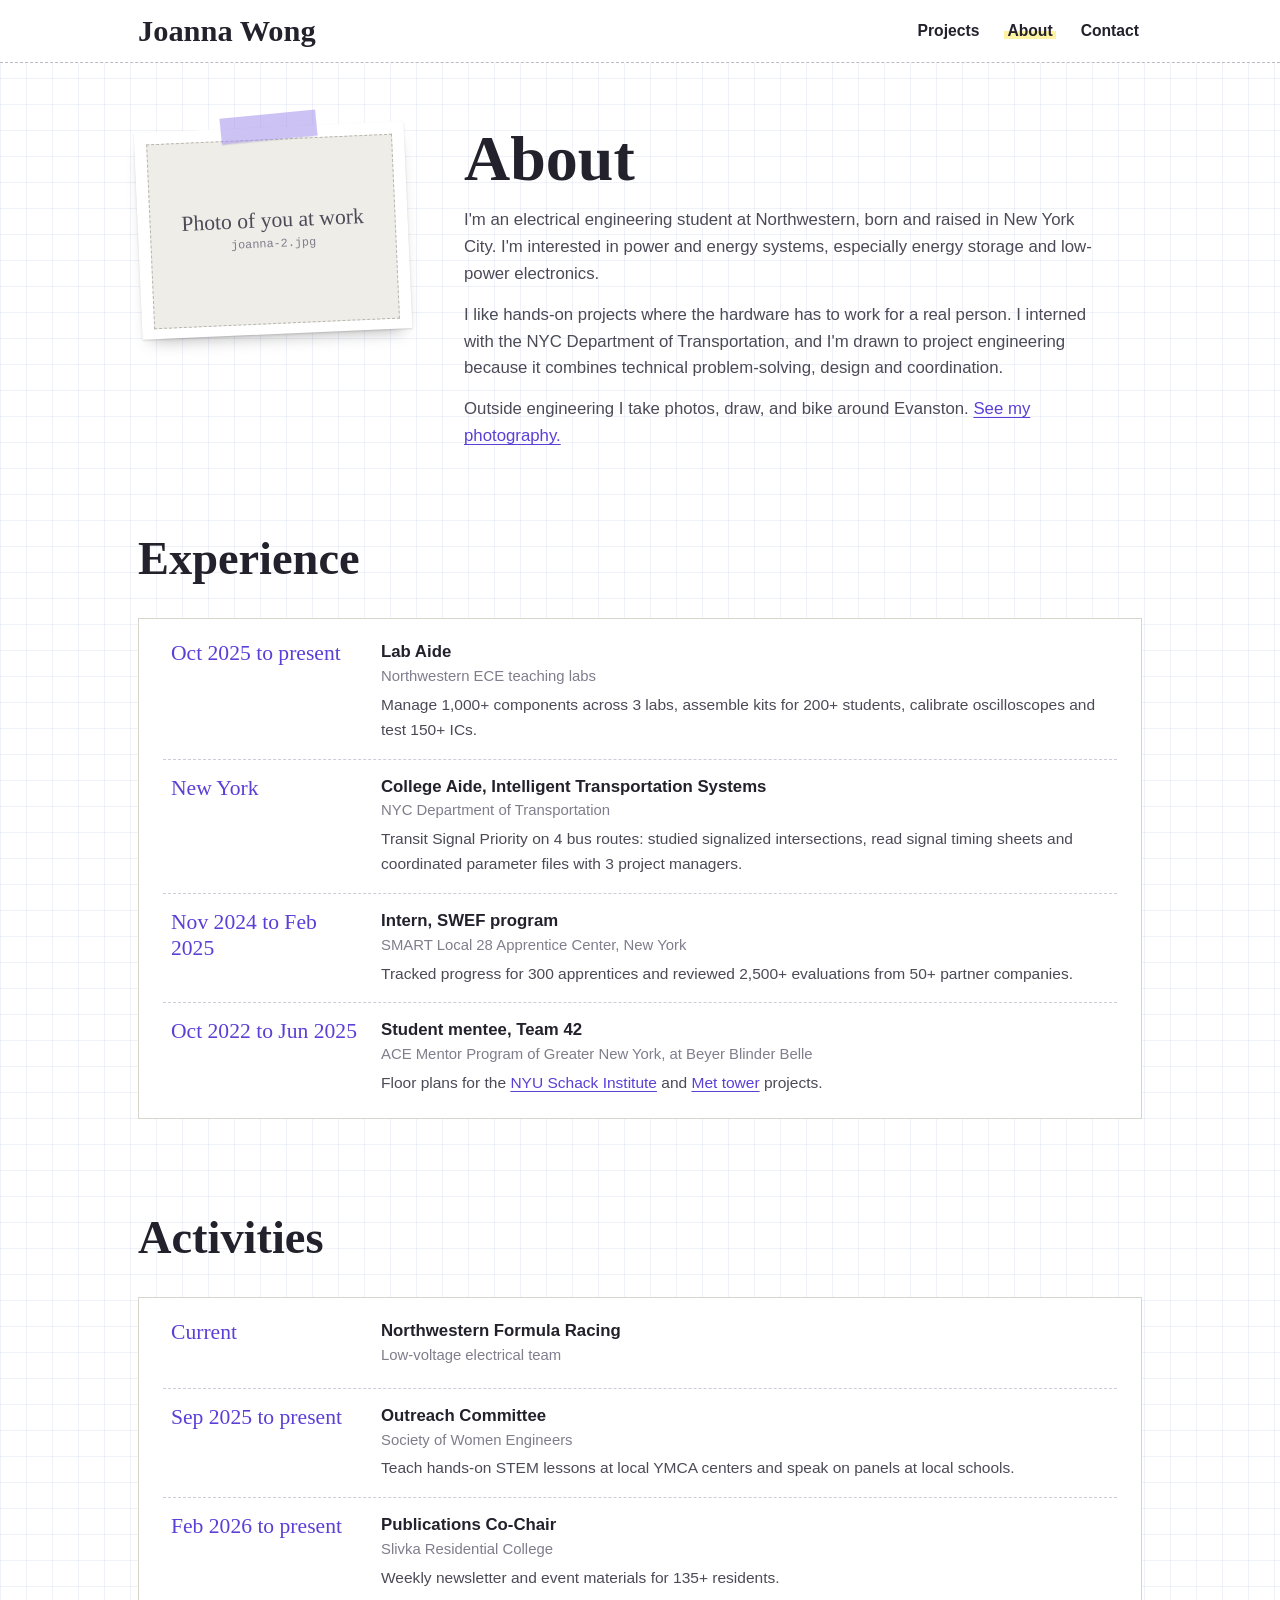
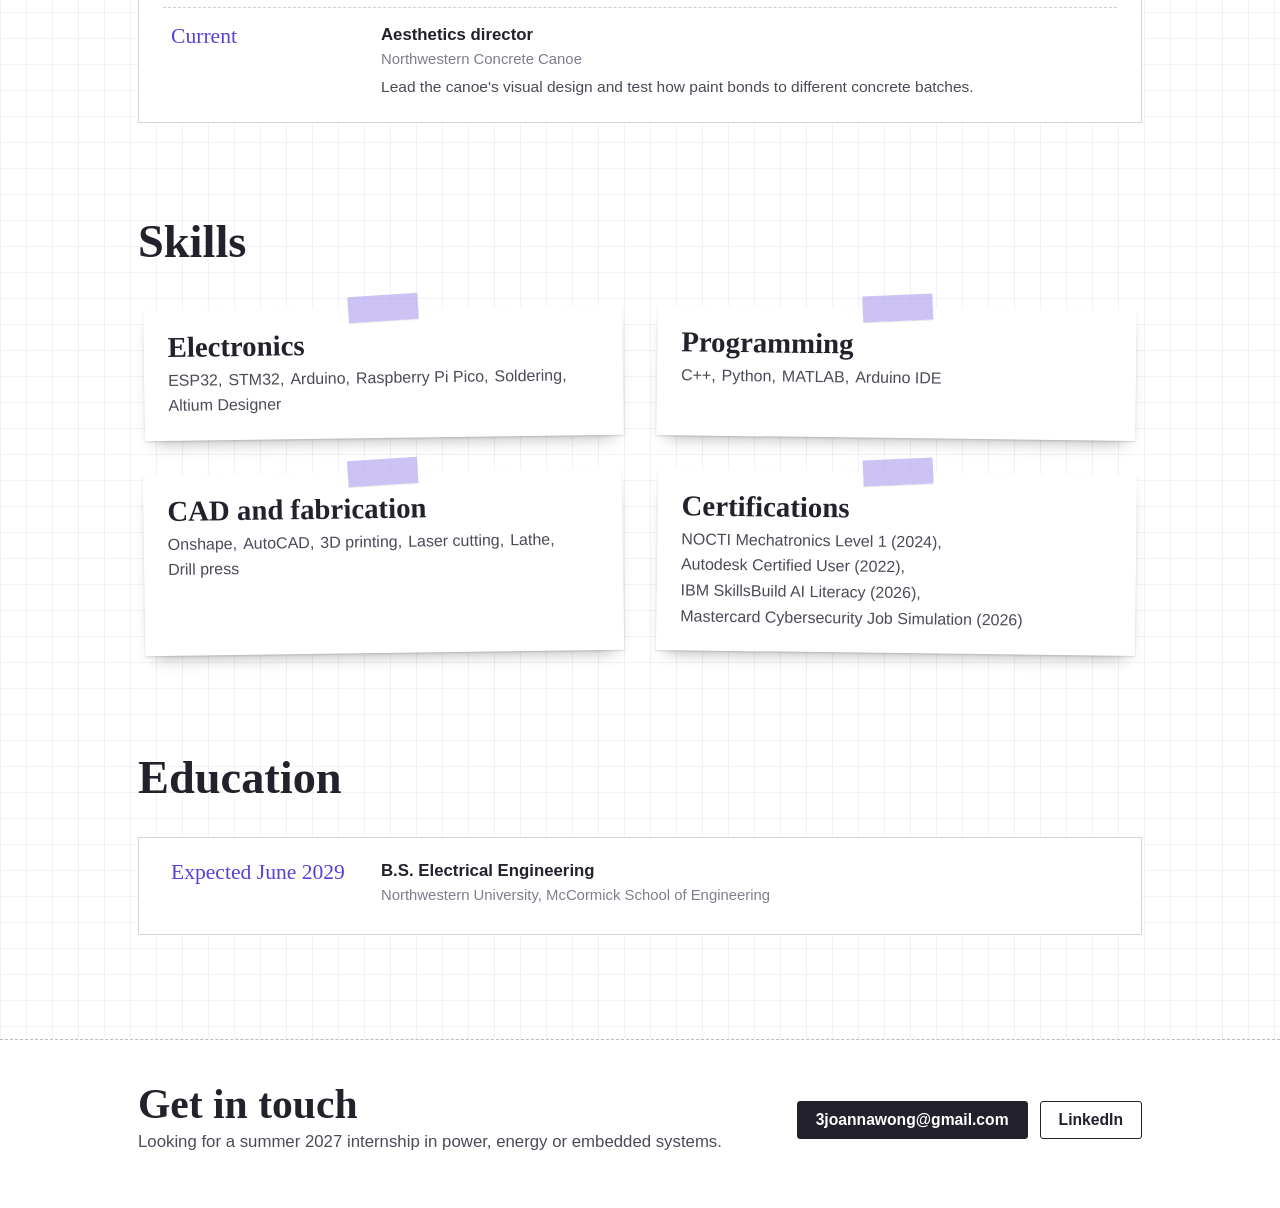
==== about.html @ 8d6e739d "Add files via upload" ====
<!DOCTYPE html>
<html lang="en"><head><meta charset="utf-8"><meta name="viewport" content="width=device-width, initial-scale=1">
<title>About | Joanna Wong</title><meta name="description" content="About Joanna Wong">
<link rel="stylesheet" href="style.css"></head>
<body>
<header class="top"><div class="wrap"><nav class="nav" aria-label="Main"><a class="brand" href="index.html">Joanna Wong</a><ul><li><a href="index.html#projects">Projects</a></li><li><a href="about.html" aria-current="page">About</a></li><li><a href="#contact">Contact</a></li><li class="cv" hidden><a href="resume.pdf">Resume</a></li></ul></nav></div></header>
<main class="wrap">
<div class="about-top"><figure class="ph polaroid"><div class="box"><span>Photo of you at work</span><small>joanna-2.jpg</small><img src="images/joanna-2.jpg" alt="Photo of you at work" loading="lazy" onerror="this.remove()"></div></figure>
<div><h1>About</h1>
<p>I'm an electrical engineering student at Northwestern, born and raised in New York City. I'm interested in power and energy systems, especially energy storage and low-power electronics.</p>
<p>I like hands-on projects where the hardware has to work for a real person. I interned with the NYC Department of Transportation, and I'm drawn to project engineering because it combines technical problem-solving, design and coordination.</p>
<p>Outside engineering I take photos, draw, and bike around Evanston. <a href="https://sites.google.com/view/joannawongportfolio/photos">See my photography.</a></p></div></div>
<section><div class="sec-head"><h2>Experience</h2></div><div class="rows">
<div class="rowi"><span class="when">Oct 2025 to present</span><div><h3>Lab Aide</h3><span class="org">Northwestern ECE teaching labs</span><p>Manage 1,000+ components across 3 labs, assemble kits for 200+ students, calibrate oscilloscopes and test 150+ ICs.</p></div></div>
<div class="rowi"><span class="when">New York</span><div><h3>College Aide, Intelligent Transportation Systems</h3><span class="org">NYC Department of Transportation</span><p>Transit Signal Priority on 4 bus routes: studied signalized intersections, read signal timing sheets and coordinated parameter files with 3 project managers.</p></div></div>
<div class="rowi"><span class="when">Nov 2024 to Feb 2025</span><div><h3>Intern, SWEF program</h3><span class="org">SMART Local 28 Apprentice Center, New York</span><p>Tracked progress for 300 apprentices and reviewed 2,500+ evaluations from 50+ partner companies.</p></div></div>
<div class="rowi"><span class="when">Oct 2022 to Jun 2025</span><div><h3>Student mentee, Team 42</h3><span class="org">ACE Mentor Program of Greater New York, at Beyer Blinder Belle</span><p>Floor plans for the <a href="schack.html">NYU Schack Institute</a> and <a href="met.html">Met tower</a> projects.</p></div></div>
</div></section>
<section><div class="sec-head"><h2>Activities</h2></div><div class="rows">
<div class="rowi"><span class="when">Current</span><div><h3>Northwestern Formula Racing</h3><span class="org">Low-voltage electrical team</span></div></div>
<div class="rowi"><span class="when">Sep 2025 to present</span><div><h3>Outreach Committee</h3><span class="org">Society of Women Engineers</span><p>Teach hands-on STEM lessons at local YMCA centers and speak on panels at local schools.</p></div></div>
<div class="rowi"><span class="when">Feb 2026 to present</span><div><h3>Publications Co-Chair</h3><span class="org">Slivka Residential College</span><p>Weekly newsletter and event materials for 135+ residents.</p></div></div>
<div class="rowi"><span class="when">Current</span><div><h3>Aesthetics director</h3><span class="org">Northwestern Concrete Canoe</span><p>Lead the canoe's visual design and test how paint bonds to different concrete batches.</p></div></div>
</div></section>
<section><div class="sec-head"><h2>Skills</h2></div><div class="skills">
<div><h3>Electronics</h3><ul class="tags"><li>ESP32</li><li>STM32</li><li>Arduino</li><li>Raspberry Pi Pico</li><li>Soldering</li><li>Altium Designer</li></ul></div>
<div><h3>Programming</h3><ul class="tags"><li>C++</li><li>Python</li><li>MATLAB</li><li>Arduino IDE</li></ul></div>
<div><h3>CAD and fabrication</h3><ul class="tags"><li>Onshape</li><li>AutoCAD</li><li>3D printing</li><li>Laser cutting</li><li>Lathe</li><li>Drill press</li></ul></div>
<div><h3>Certifications</h3><ul class="tags"><li>NOCTI Mechatronics Level 1 (2024)</li><li>Autodesk Certified User (2022)</li><li>IBM SkillsBuild AI Literacy (2026)</li><li>Mastercard Cybersecurity Job Simulation (2026)</li></ul></div>
</div></section>
<section><div class="sec-head"><h2>Education</h2></div><div class="rows"><div class="rowi"><span class="when">Expected June 2029</span><div><h3>B.S. Electrical Engineering</h3><span class="org">Northwestern University, McCormick School of Engineering</span></div></div></div></section>
</main>
<footer id="contact"><div class="wrap"><div><h2>Get in touch</h2><p>Looking for a summer 2027 internship in power, energy or embedded systems.</p></div>
<div class="actions"><a class="btn primary" href="mailto:3joannawong@gmail.com">3joannawong@gmail.com</a><a class="btn" href="https://www.linkedin.com/in/joanna--wong">LinkedIn</a></div></div></footer>
<script src="site.js"></script>
</body></html>
---- style.css ----
@font-face{font-family:"Caveat";font-weight:500;font-display:swap;src:url("fonts/caveat-latin-500-normal.woff2") format("woff2")}
@font-face{font-family:"Caveat";font-weight:700;font-display:swap;src:url("fonts/caveat-latin-700-normal.woff2") format("woff2")}
@font-face{font-family:"Karla";font-weight:400;font-display:swap;src:url("fonts/karla-latin-400-normal.woff2") format("woff2")}
@font-face{font-family:"Karla";font-weight:500;font-display:swap;src:url("fonts/karla-latin-500-normal.woff2") format("woff2")}
@font-face{font-family:"Karla";font-weight:700;font-display:swap;src:url("fonts/karla-latin-700-normal.woff2") format("woff2")}
:root{--ink:#23212b;--soft:#4c4a57;--muted:#807d8c;--pen:#5b3fd6;--tape:rgba(165,145,235,.55);--hl:#fff3a3;--note1:#fff6b8;--note2:#e9e2ff;--note3:#dff3e4;--rule:#d8d5cc;
--hand:"Caveat","Segoe Print","Bradley Hand",cursive;--font:"Karla",Helvetica,Arial,sans-serif;
--shadow:0 1px 2px rgba(0,0,0,.14),0 10px 18px -10px rgba(0,0,0,.35)}
*{box-sizing:border-box}
[hidden]{display:none!important}
html{scroll-behavior:smooth}
body{margin:0;color:var(--ink);font-family:var(--font);font-size:1.05rem;line-height:1.6;overflow-x:clip;background:#fff;
background-image:linear-gradient(rgba(80,105,190,.085) 1px,transparent 1px),linear-gradient(90deg,rgba(80,105,190,.085) 1px,transparent 1px);background-size:26px 26px}
.wrap{max-width:1060px;margin:0 auto;padding:0 28px}
a{color:var(--pen);text-underline-offset:3px}
:focus-visible{outline:2px solid var(--pen);outline-offset:4px}
img{max-width:100%;display:block}
h1,h2,h3{margin:0;font-family:var(--hand);font-weight:700;line-height:1}
p{margin:0 0 14px}
/* nav */
.top{position:sticky;top:0;z-index:10;background:#fff;border-bottom:1.5px dashed #bdb9c9}
.nav{display:flex;justify-content:space-between;align-items:center;height:62px}
.brand{font-family:var(--hand);font-weight:700;font-size:1.9rem;color:var(--ink);text-decoration:none}
.nav ul{display:flex;gap:22px;list-style:none;margin:0;padding:0}
.nav ul a{color:var(--ink);text-decoration:none;font-weight:700;font-size:.98rem;padding:0 3px;background:linear-gradient(transparent 58%,transparent 58%)}
.nav ul a:hover,.nav ul a[aria-current]{background:linear-gradient(transparent 55%,var(--hl) 55%)}
/* buttons as paper labels */
.btn{display:inline-block;padding:9px 18px;border:1.5px solid var(--ink);border-radius:3px;background:#fff;color:var(--ink);font:700 .98rem var(--font);text-decoration:none;cursor:pointer;transition:transform .15s,background .15s}
.btn:hover{background:var(--hl);transform:rotate(-1.5deg) translateY(-2px)}
.btn.primary{background:var(--ink);color:#fff}.btn.primary:hover{background:var(--pen);border-color:var(--pen)}
.actions{display:flex;flex-wrap:wrap;gap:12px}
/* photo slots */
.ph{margin:0;position:relative}
.ph .box{position:relative;aspect-ratio:4/3;background:#eeede8;border:1.5px dashed #b9b6ad;display:flex;flex-direction:column;align-items:center;justify-content:center;text-align:center;padding:12px;gap:2px;overflow:hidden}
.ph .box span{font-family:var(--hand);font-size:1.35rem;color:var(--soft);line-height:1.1}
.ph .box small{font-size:.74rem;color:var(--muted);font-family:Menlo,Consolas,monospace;overflow-wrap:anywhere}
.ph .box img{position:absolute;inset:0;width:100%;height:100%;object-fit:cover}
.ph:has(img) .box{border-color:transparent}
.ph figcaption{font-family:var(--hand);font-size:1.3rem;color:var(--ink);text-align:center;padding-top:8px;line-height:1.1}
/* cover */
.cover{display:grid;grid-template-columns:1fr 250px;gap:64px;align-items:center;padding:72px 0 64px}
.cover h1{font-size:clamp(4rem,10vw,7rem);line-height:.85;display:inline-block;padding-bottom:18px;background:url("data:image/svg+xml,%3Csvg xmlns='http://www.w3.org/2000/svg' viewBox='0 0 300 14' preserveAspectRatio='none'%3E%3Cpath d='M3 9C40 2 70 12 110 6s70-4 100 1 60 2 87-3' fill='none' stroke='%235b3fd6' stroke-width='3' stroke-linecap='round'/%3E%3C/svg%3E") left bottom/100% 14px no-repeat}
.cover .line{font-weight:700;font-size:1.15rem;margin:18px 0 14px}
.cover p.bio{color:var(--soft);max-width:34em;margin-bottom:26px}
.cover .ph{background:#fff;padding:12px 12px 10px;box-shadow:var(--shadow);transform:rotate(3deg)}
.cover .ph .box{aspect-ratio:1}
.cover .ph::after{content:"hi, I'm Joanna";display:block;font-family:var(--hand);font-size:1.5rem;text-align:center;padding-top:8px}
.cover .ph::before,.card::before,.polaroid::before,.pop::before,.skills div::before{content:"";position:absolute;z-index:2;top:-13px;left:50%;width:96px;height:26px;margin-left:-48px;background:var(--tape);transform:rotate(-3deg);box-shadow:0 1px 1px rgba(0,0,0,.08)}
/* sections */
section{padding:48px 0}
.sec-head{display:flex;justify-content:space-between;align-items:end;flex-wrap:wrap;gap:16px;margin-bottom:36px}
h2{font-size:2.9rem}
.chips{display:flex;flex-wrap:wrap;gap:4px}
.chip{font-family:var(--hand);font-size:1.45rem;font-weight:500;line-height:1;cursor:pointer;padding:8px 20px 10px;border:0;background:none;color:var(--soft)}
.chip:hover{color:var(--pen)}
.chip[aria-pressed=true]{color:var(--ink);font-weight:700;background:url("data:image/svg+xml,%3Csvg xmlns='http://www.w3.org/2000/svg' viewBox='0 0 120 44' preserveAspectRatio='none'%3E%3Cpath d='M10 25C6 10 40 4 70 5s46 7 44 19-30 16-58 15S10 36 9 23c0-7 9-13 24-16' fill='none' stroke='%235b3fd6' stroke-width='1.6' stroke-linecap='round' vector-effect='non-scaling-stroke'/%3E%3C/svg%3E") center/100% 100% no-repeat}
/* project cards = taped photos */
.grid{display:grid;grid-template-columns:repeat(3,1fr);gap:40px 34px;padding:6px}
.card{position:relative;display:flex;flex-direction:column;background:#fff;color:var(--ink);text-decoration:none;padding:12px 12px 16px;box-shadow:var(--shadow);cursor:pointer;transition:transform .22s cubic-bezier(.2,.8,.3,1.2),box-shadow .22s}
.card:nth-child(1){transform:rotate(-1.1deg)}.card:nth-child(2){transform:rotate(1.4deg)}.card:nth-child(3){transform:rotate(.9deg)}.card:nth-child(4){transform:rotate(-1.5deg)}.card:nth-child(5){transform:rotate(1.1deg)}
.card:nth-child(2)::before{transform:rotate(4deg);background:rgba(255,222,120,.7)}.card:nth-child(4)::before{transform:rotate(2deg);left:30%}.card:nth-child(5)::before{background:rgba(150,210,170,.6);left:64%}
.card:hover,.card:focus-visible{transform:rotate(0) translateY(-10px) scale(1.03);box-shadow:0 2px 3px rgba(0,0,0,.14),0 26px 34px -14px rgba(0,0,0,.42);z-index:3}
.card.lead{grid-column:span 2}
.card.lead .ph .box{aspect-ratio:16/8.4}
.card .in{padding:12px 6px 0}
.card .cat{font-size:.82rem;font-weight:700;color:var(--pen)}
.card h3{font-size:2.1rem;margin:2px 0 6px}
.card p{color:var(--soft);font-size:.98rem;margin:0 0 8px}
.tags{display:flex;flex-wrap:wrap;gap:0 6px;list-style:none;margin:0;padding:0;font-size:.9rem;color:var(--muted);font-weight:500}
.tags li:not(:last-child)::after{content:","}
/* pop-out */
dialog{border:0;padding:0;overflow:visible;width:min(700px,calc(100vw - 32px));color:var(--ink);background:none}
dialog::backdrop{background:rgba(35,33,43,.5)}
dialog[open]{animation:pop .26s cubic-bezier(.2,.9,.3,1.3)}
@keyframes pop{from{opacity:0;transform:scale(.9) rotate(-3deg)}to{opacity:1;transform:none}}
.pop{position:relative;background:#fff;padding:22px 26px 26px;box-shadow:0 30px 70px rgba(0,0,0,.45);max-height:calc(100vh - 48px);overflow:auto;transform:rotate(-.5deg)}
.pop::before{position:sticky;display:block;top:0;margin:-34px auto 8px;left:auto;width:120px}
.pop .ph .box{aspect-ratio:16/8}
.pop h3{font-size:2.6rem;margin:16px 0 2px}
.pop .meta{color:var(--muted);font-size:.92rem;margin-bottom:12px}
.pop dl{margin:0 0 14px;display:grid;gap:10px}
.pop dt{font-family:var(--hand);font-weight:700;font-size:1.4rem;color:var(--pen);line-height:1.1}
.pop dd{margin:0;color:var(--soft)}
.x{position:absolute;top:-14px;right:-14px;z-index:4;width:40px;height:40px;border-radius:50%;border:1.5px solid var(--ink);background:#fff;font-size:1.3rem;line-height:1;cursor:pointer;color:var(--ink)}
.x:hover{background:var(--hl)}
dialog.light{width:min(980px,calc(100vw - 40px));background:#fff;padding:12px 12px 4px;box-shadow:0 30px 70px rgba(0,0,0,.45)}
dialog.light img{width:100%;max-height:78vh;object-fit:contain;background:#111}
dialog.light p{margin:0;padding:8px;font-family:var(--hand);font-size:1.4rem;text-align:center}
/* project page */
.back{display:inline-block;margin:36px 0 10px;font-weight:700;font-size:.95rem}
.phead h1{font-size:clamp(3.2rem,8vw,5.2rem)}
.phead .obj{font-size:1.12rem;color:var(--soft);max-width:42em;margin:14px 0 26px}
.facts{display:grid;grid-template-columns:repeat(3,1fr);gap:22px;margin:0 0 44px}
.facts div{padding:16px 18px 20px;box-shadow:0 8px 12px -8px rgba(0,0,0,.35)}
.facts div:nth-child(1){background:var(--note1);transform:rotate(-1.3deg)}.facts div:nth-child(2){background:var(--note2);transform:rotate(.9deg)}.facts div:nth-child(3){background:var(--note3);transform:rotate(-.6deg)}
.facts dt{font-family:var(--hand);font-weight:700;font-size:1.45rem;line-height:1.1}
.facts dd{margin:4px 0 0;font-size:.97rem}
.polaroid{background:#fff;padding:12px 12px 10px;box-shadow:var(--shadow);transition:transform .2s}
.hero-ph{transform:rotate(-.5deg)}.hero-ph .box{aspect-ratio:16/8}
.two{display:grid;grid-template-columns:1fr 1fr;gap:34px;margin:40px 0 0}
.two .polaroid:nth-child(1){transform:rotate(1.2deg)}.two .polaroid:nth-child(2){transform:rotate(-1.4deg)}
.two .polaroid:nth-child(2)::before{background:rgba(255,222,120,.7);transform:rotate(3deg)}
.zoom:has(img){cursor:zoom-in}.zoom:has(img):hover{transform:rotate(0) scale(1.015)}
.cols{display:grid;grid-template-columns:1fr 1fr;gap:34px;margin-top:56px}
.panel{background:#fff;padding:24px 28px}
.panel.wide{grid-column:1/-1;border:1px solid var(--rule);border-left:3px solid #f0a0a8;background-image:linear-gradient(transparent 31px,#e9eef8 31px);background-size:100% 32px;line-height:32px;padding-top:14px}
.panel.wide li{margin:0 0 0}
.panel h2{font-size:2.2rem;margin-bottom:10px}
.panel.wide h2{line-height:32px;margin-bottom:0}
.panel ul{margin:0;padding-left:1.15em}.panel li{margin-bottom:8px;color:var(--soft)}
.panel li b{color:var(--ink)}
.panel p{margin:0}
.panel.res{background:var(--note1);transform:rotate(-.8deg);box-shadow:0 10px 14px -10px rgba(0,0,0,.4)}
.panel.res li{color:var(--ink)}
.panel:not(.wide):not(.res){border:1px solid var(--rule);transform:rotate(.6deg);box-shadow:var(--shadow)}
.panel ul.tags{padding:0;font-size:1rem}.panel ul.tags li{margin:0}
.pager{display:flex;justify-content:space-between;gap:16px;margin-top:56px}
.pager a{border:1.5px solid var(--ink);border-radius:3px;background:#fff;padding:10px 18px;text-decoration:none;font-weight:700;color:var(--ink);transition:transform .15s,background .15s}
.pager a:hover{background:var(--hl);transform:rotate(-1deg)}
.pager span{display:block;font-family:var(--hand);font-size:1.2rem;color:var(--pen);line-height:1}
/* about */
.about-top{display:grid;grid-template-columns:270px 1fr;gap:56px;align-items:start;padding:64px 0 24px}
.about-top .polaroid{transform:rotate(-2.5deg)}
.about-top h1{font-size:4rem;margin-bottom:16px}
.about-top p{color:var(--soft);max-width:38em}
.rows{display:grid;background:#fff;border:1px solid var(--rule);padding:6px 24px}
.rowi{display:grid;grid-template-columns:190px 1fr;gap:20px;padding:16px 8px;border-bottom:1.5px dashed #cfccd8;transition:background .15s}
.rowi:last-child{border-bottom:0}
.rowi:hover{background:#fffbdc}
.rowi .when{font-family:var(--hand);font-size:1.35rem;color:var(--pen);line-height:1.2}
.rowi h3{font-family:var(--font);font-size:1.05rem;font-weight:700;line-height:1.3}
.rowi .org{color:var(--muted);font-size:.93rem;display:block;margin:2px 0 4px}
.rowi p{margin:0;color:var(--soft);font-size:.97rem}
.skills{display:grid;grid-template-columns:repeat(2,1fr);gap:34px;padding:6px}
.skills div{position:relative;background:#fff;padding:22px 24px;box-shadow:var(--shadow)}
.skills div:nth-child(odd){transform:rotate(-.8deg)}.skills div:nth-child(even){transform:rotate(.7deg)}
.skills div::before{width:70px;margin-left:-35px}
.skills h3{font-size:1.8rem;margin-bottom:6px}
.skills .tags{font-size:1rem;color:var(--soft)}
/* footer */
footer{margin-top:56px;background:#fff;border-top:1.5px dashed #bdb9c9}
footer .wrap{padding-top:44px;padding-bottom:52px;display:flex;justify-content:space-between;align-items:center;flex-wrap:wrap;gap:24px}
footer h2{font-size:2.6rem}footer p{color:var(--soft);margin:4px 0 0}
@media(max-width:860px){.cover{grid-template-columns:1fr;padding:44px 0;gap:36px}.cover .ph{max-width:210px;order:-1}.grid{grid-template-columns:1fr}.card.lead{grid-column:auto}.card.lead .ph .box{aspect-ratio:4/3}
.facts,.two,.cols,.skills,.about-top{grid-template-columns:1fr}.about-top .polaroid{max-width:240px}.rowi{grid-template-columns:1fr;gap:2px}.nav ul{gap:14px}.wrap{padding:0 20px}.rows{padding:6px 12px}.x{right:-6px}}
@media(prefers-reduced-motion:reduce){html{scroll-behavior:auto}*{transition:none!important;animation:none!important}}
@media print{.top,footer .actions,.pager,.chips{display:none}.card,.panel,.rowi{break-inside:avoid}body{background:#fff}}
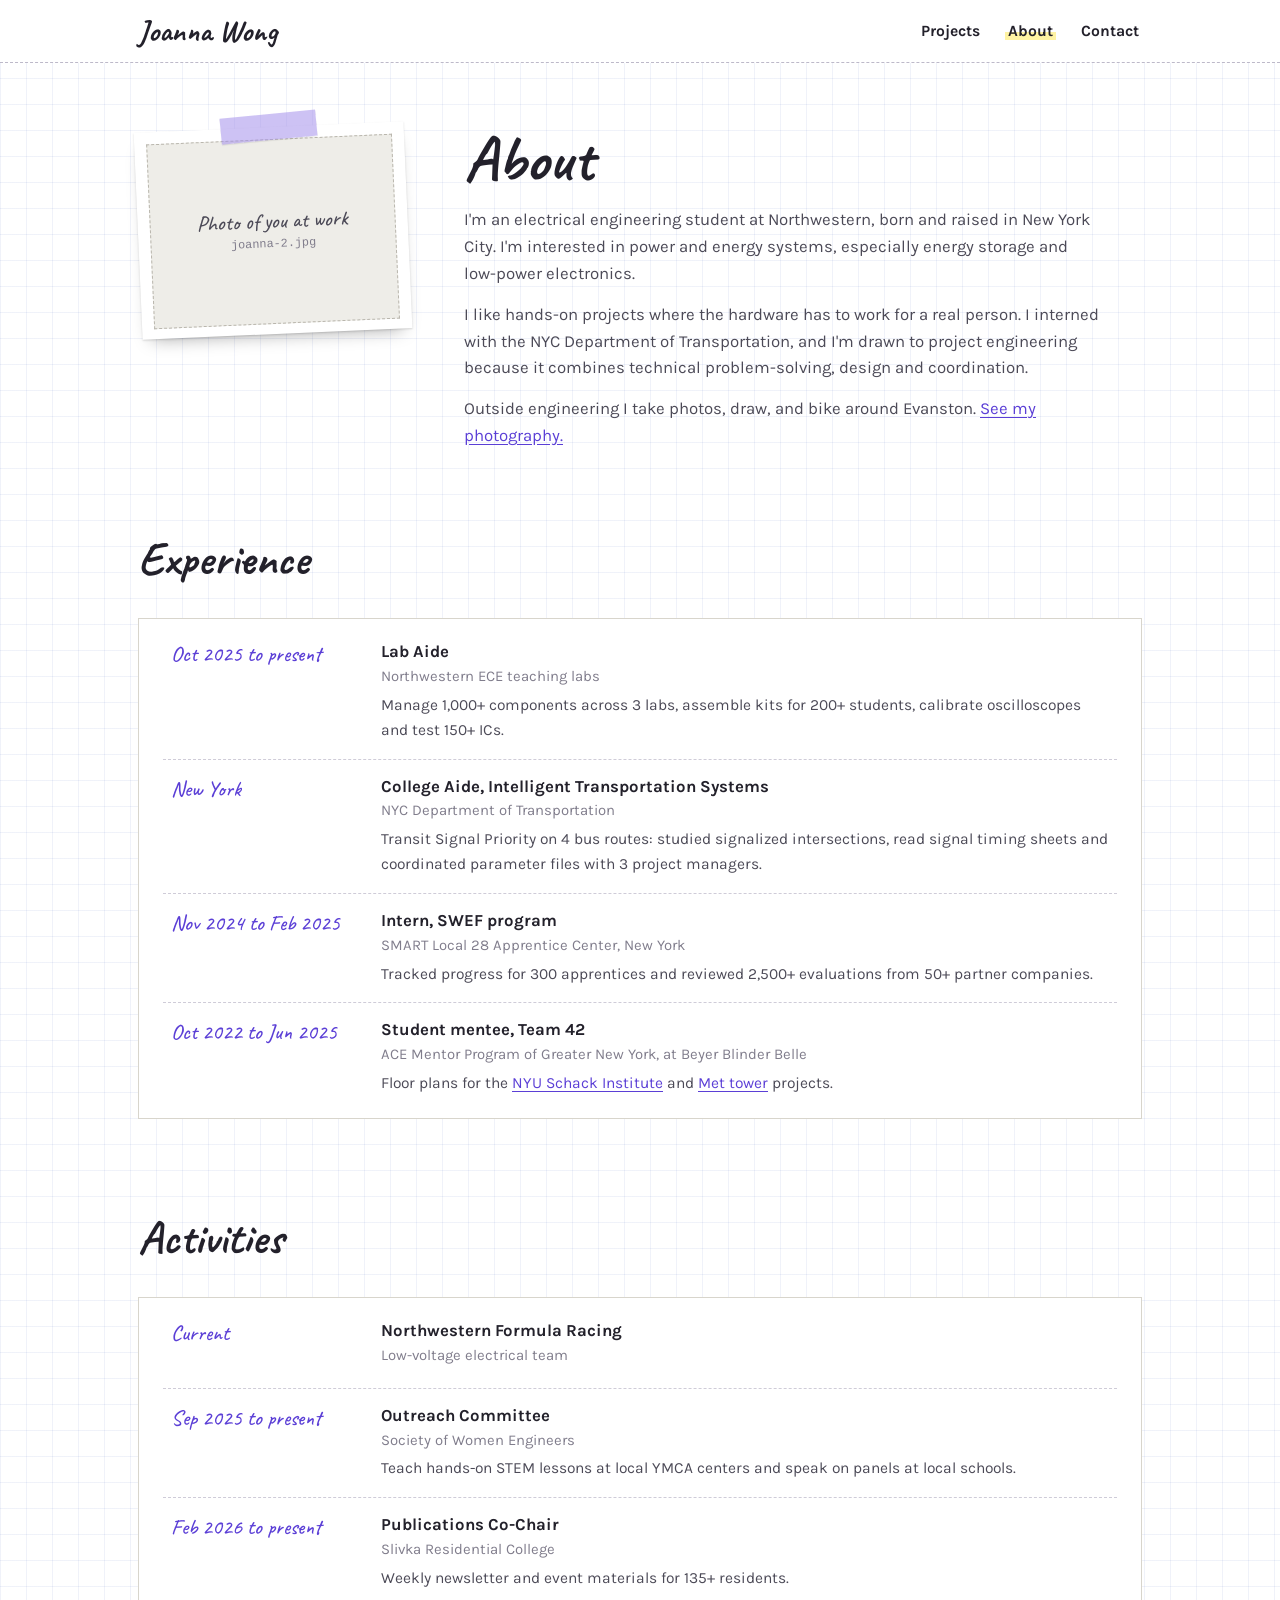
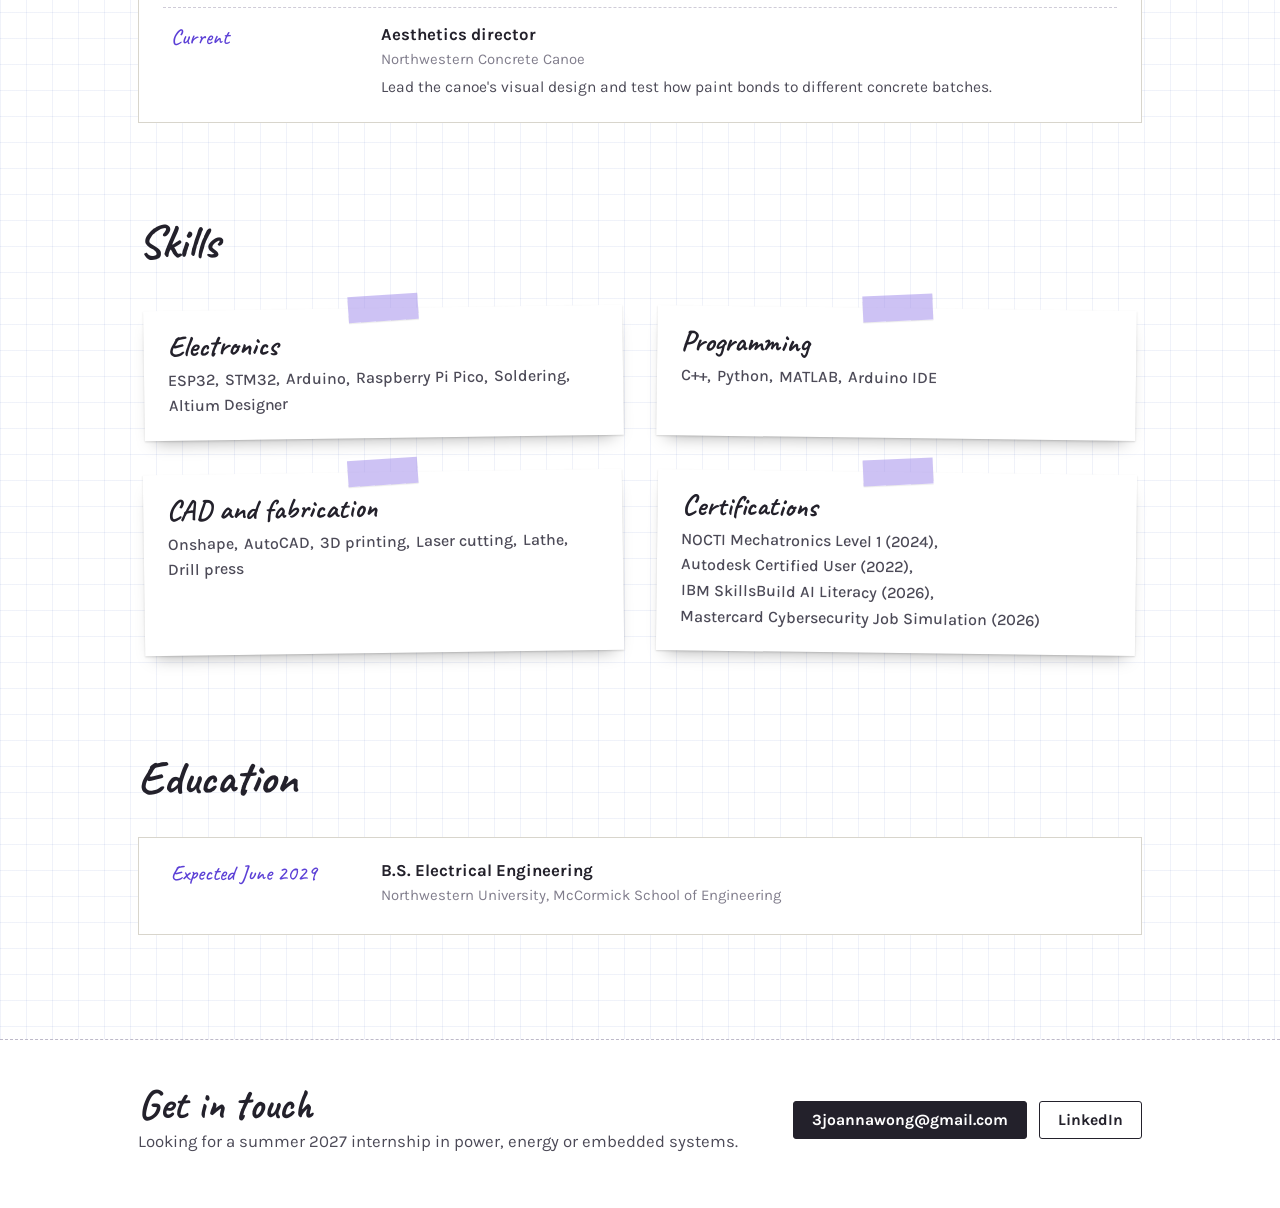
==== commit 7c27d28a: "Add files via upload" ====
--- a/about.html
+++ b/about.html
@@ -1,11 +1,11 @@
 <!DOCTYPE html>
 <html lang="en"><head><meta charset="utf-8"><meta name="viewport" content="width=device-width, initial-scale=1">
 <title>About | Joanna Wong</title><meta name="description" content="About Joanna Wong">
-<link rel="stylesheet" href="style.css"></head>
+<link rel="icon" type="image/png" href="favicon.png"><link rel="apple-touch-icon" href="favicon.png"><link rel="stylesheet" href="style.css"></head>
 <body>
 <header class="top"><div class="wrap"><nav class="nav" aria-label="Main"><a class="brand" href="index.html">Joanna Wong</a><ul><li><a href="index.html#projects">Projects</a></li><li><a href="about.html" aria-current="page">About</a></li><li><a href="#contact">Contact</a></li><li class="cv" hidden><a href="resume.pdf">Resume</a></li></ul></nav></div></header>
 <main class="wrap">
-<div class="about-top"><figure class="ph polaroid"><div class="box"><span>Photo of you at work</span><small>joanna-2.jpg</small><img src="images/joanna-2.jpg" alt="Photo of you at work" loading="lazy" onerror="this.remove()"></div></figure>
+<div class="about-top"><figure class="ph polaroid"><div class="box"><span>Photo of you at work</span><small>joanna-2.jpg</small><img src="joanna-2.jpg" alt="Photo of you at work" loading="lazy" onerror="this.remove()"></div></figure>
 <div><h1>About</h1>
 <p>I'm an electrical engineering student at Northwestern, born and raised in New York City. I'm interested in power and energy systems, especially energy storage and low-power electronics.</p>
 <p>I like hands-on projects where the hardware has to work for a real person. I interned with the NYC Department of Transportation, and I'm drawn to project engineering because it combines technical problem-solving, design and coordination.</p>
--- a/style.css
+++ b/style.css
@@ -1,10 +1,10 @@
-@font-face{font-family:"Caveat";font-weight:500;font-display:swap;src:url("fonts/caveat-latin-500-normal.woff2") format("woff2")}
-@font-face{font-family:"Caveat";font-weight:700;font-display:swap;src:url("fonts/caveat-latin-700-normal.woff2") format("woff2")}
-@font-face{font-family:"Karla";font-weight:400;font-display:swap;src:url("fonts/karla-latin-400-normal.woff2") format("woff2")}
-@font-face{font-family:"Karla";font-weight:500;font-display:swap;src:url("fonts/karla-latin-500-normal.woff2") format("woff2")}
-@font-face{font-family:"Karla";font-weight:700;font-display:swap;src:url("fonts/karla-latin-700-normal.woff2") format("woff2")}
+@font-face{font-family:"Caveat";font-weight:500;font-display:swap;src:url("caveat-latin-500-normal.woff2") format("woff2")}
+@font-face{font-family:"Caveat";font-weight:700;font-display:swap;src:url("caveat-latin-700-normal.woff2") format("woff2")}
+@font-face{font-family:"Karla";font-weight:400;font-display:swap;src:url("karla-latin-400-normal.woff2") format("woff2")}
+@font-face{font-family:"Karla";font-weight:500;font-display:swap;src:url("karla-latin-500-normal.woff2") format("woff2")}
+@font-face{font-family:"Karla";font-weight:700;font-display:swap;src:url("karla-latin-700-normal.woff2") format("woff2")}
 :root{--ink:#23212b;--soft:#4c4a57;--muted:#807d8c;--pen:#5b3fd6;--tape:rgba(165,145,235,.55);--hl:#fff3a3;--note1:#fff6b8;--note2:#e9e2ff;--note3:#dff3e4;--rule:#d8d5cc;
---hand:"Caveat","Segoe Print","Bradley Hand",cursive;--font:"Karla",Helvetica,Arial,sans-serif;
+--hand:"Caveat","Bradley Hand",cursive;--font:"Karla",Helvetica,Arial,sans-serif;
 --shadow:0 1px 2px rgba(0,0,0,.14),0 10px 18px -10px rgba(0,0,0,.35)}
 *{box-sizing:border-box}
 [hidden]{display:none!important}
@@ -38,14 +38,14 @@
 .ph:has(img) .box{border-color:transparent}
 .ph figcaption{font-family:var(--hand);font-size:1.3rem;color:var(--ink);text-align:center;padding-top:8px;line-height:1.1}
 /* cover */
-.cover{display:grid;grid-template-columns:1fr 250px;gap:64px;align-items:center;padding:72px 0 64px}
-.cover h1{font-size:clamp(4rem,10vw,7rem);line-height:.85;display:inline-block;padding-bottom:18px;background:url("data:image/svg+xml,%3Csvg xmlns='http://www.w3.org/2000/svg' viewBox='0 0 300 14' preserveAspectRatio='none'%3E%3Cpath d='M3 9C40 2 70 12 110 6s70-4 100 1 60 2 87-3' fill='none' stroke='%235b3fd6' stroke-width='3' stroke-linecap='round'/%3E%3C/svg%3E") left bottom/100% 14px no-repeat}
+.cover{display:grid;grid-template-columns:minmax(0,1fr) 250px;gap:64px;align-items:center;padding:72px 0 64px}
+.cover h1{font-size:clamp(3.4rem,8.5vw,6.6rem);line-height:.9;display:inline-block;white-space:nowrap;max-width:100%;padding-bottom:18px;background:url("data:image/svg+xml,%3Csvg xmlns='http://www.w3.org/2000/svg' viewBox='0 0 300 14' preserveAspectRatio='none'%3E%3Cpath d='M3 9C40 2 70 12 110 6s70-4 100 1 60 2 87-3' fill='none' stroke='%235b3fd6' stroke-width='3' stroke-linecap='round'/%3E%3C/svg%3E") left bottom/100% 14px no-repeat}
 .cover .line{font-weight:700;font-size:1.15rem;margin:18px 0 14px}
 .cover p.bio{color:var(--soft);max-width:34em;margin-bottom:26px}
 .cover .ph{background:#fff;padding:12px 12px 10px;box-shadow:var(--shadow);transform:rotate(3deg)}
 .cover .ph .box{aspect-ratio:1}
 .cover .ph::after{content:"hi, I'm Joanna";display:block;font-family:var(--hand);font-size:1.5rem;text-align:center;padding-top:8px}
-.cover .ph::before,.card::before,.polaroid::before,.pop::before,.skills div::before{content:"";position:absolute;z-index:2;top:-13px;left:50%;width:96px;height:26px;margin-left:-48px;background:var(--tape);transform:rotate(-3deg);box-shadow:0 1px 1px rgba(0,0,0,.08)}
+.cover .ph::before,.card::before,.polaroid::before,#pop::before,.skills div::before{content:"";position:absolute;z-index:2;top:-13px;left:50%;width:96px;height:26px;margin-left:-48px;background:var(--tape);transform:rotate(-3deg);box-shadow:0 1px 1px rgba(0,0,0,.08)}
 /* sections */
 section{padding:48px 0}
 .sec-head{display:flex;justify-content:space-between;align-items:end;flex-wrap:wrap;gap:16px;margin-bottom:36px}
@@ -74,7 +74,7 @@
 dialog[open]{animation:pop .26s cubic-bezier(.2,.9,.3,1.3)}
 @keyframes pop{from{opacity:0;transform:scale(.9) rotate(-3deg)}to{opacity:1;transform:none}}
 .pop{position:relative;background:#fff;padding:22px 26px 26px;box-shadow:0 30px 70px rgba(0,0,0,.45);max-height:calc(100vh - 48px);overflow:auto;transform:rotate(-.5deg)}
-.pop::before{position:sticky;display:block;top:0;margin:-34px auto 8px;left:auto;width:120px}
+#pop::before{width:120px;margin-left:-60px;top:-12px;z-index:3}
 .pop .ph .box{aspect-ratio:16/8}
 .pop h3{font-size:2.6rem;margin:16px 0 2px}
 .pop .meta{color:var(--muted);font-size:.92rem;margin-bottom:12px}
@@ -141,7 +141,7 @@
 footer{margin-top:56px;background:#fff;border-top:1.5px dashed #bdb9c9}
 footer .wrap{padding-top:44px;padding-bottom:52px;display:flex;justify-content:space-between;align-items:center;flex-wrap:wrap;gap:24px}
 footer h2{font-size:2.6rem}footer p{color:var(--soft);margin:4px 0 0}
-@media(max-width:860px){.cover{grid-template-columns:1fr;padding:44px 0;gap:36px}.cover .ph{max-width:210px;order:-1}.grid{grid-template-columns:1fr}.card.lead{grid-column:auto}.card.lead .ph .box{aspect-ratio:4/3}
+@media(max-width:860px){.cover{grid-template-columns:1fr;padding:44px 0;gap:36px}.cover h1{white-space:normal}.cover .ph{max-width:210px;order:-1}.grid{grid-template-columns:1fr}.card.lead{grid-column:auto}.card.lead .ph .box{aspect-ratio:4/3}
 .facts,.two,.cols,.skills,.about-top{grid-template-columns:1fr}.about-top .polaroid{max-width:240px}.rowi{grid-template-columns:1fr;gap:2px}.nav ul{gap:14px}.wrap{padding:0 20px}.rows{padding:6px 12px}.x{right:-6px}}
 @media(prefers-reduced-motion:reduce){html{scroll-behavior:auto}*{transition:none!important;animation:none!important}}
 @media print{.top,footer .actions,.pager,.chips{display:none}.card,.panel,.rowi{break-inside:avoid}body{background:#fff}}
